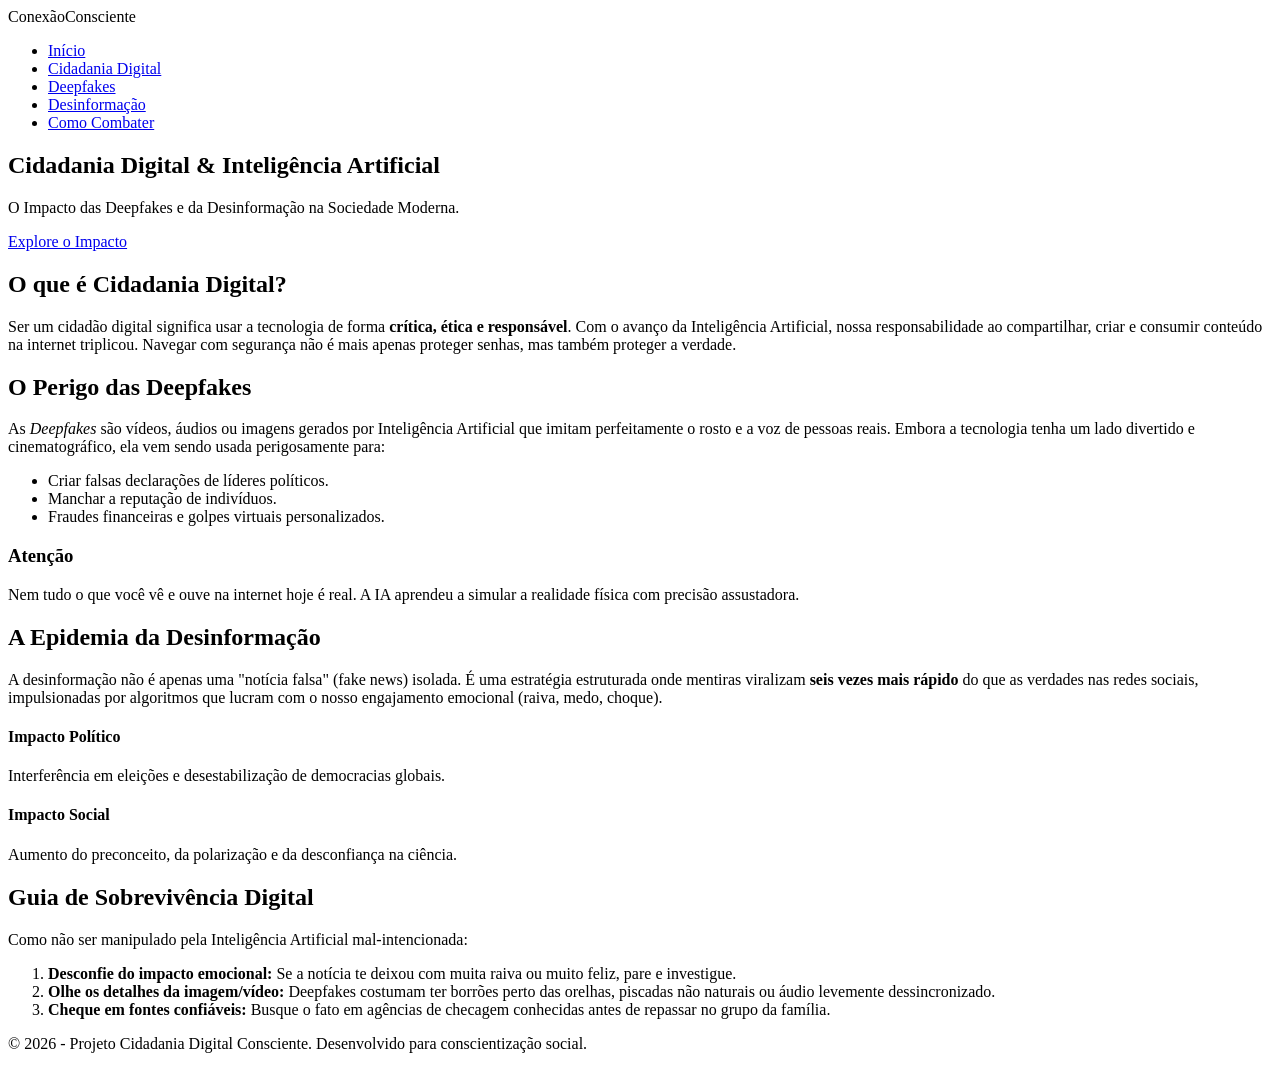
==== index (35).html @ 5dee9a27 "Update index (35).html" ====
<!DOCTYPE html>
<html lang="pt-BR">
<head>
    <meta charset="UTF-8">
    <meta name="viewport" content="width=device-width, initial-scale=1.0">
    <title>Cidadania Digital & IA</title>
    <link rel="stylesheet" href="style.css">
</head>
<body>

    <header>
        <nav class="navbar">
            <div class="logo">Conexão<span>Consciente</span></div>
            <ul class="nav-links">
                <li><a href="#inicio">Início</a></li>
                <li><a href="#cidadania">Cidadania Digital</a></li>
                <li><a href="#deepfakes">Deepfakes</a></li>
                <li><a href="#desinformacao">Desinformação</a></li>
                <li><a href="#combate">Como Combater</a></li>
            </ul>
        </nav>
    </header>

    <section id="inicio" class="hero-section">
        <div class="hero-content">
            <h1>Cidadania Digital & Inteligência Artificial</h1>
            <p>O Impacto das Deepfakes e da Desinformação na Sociedade Moderna.</p>
            <a href="#cidadania" class="btn-principal">Explore o Impacto</a>
        </div>
    </section>

    <section id="cidadania" class="conteudo-sec">
        <div class="container">
            <h2>O que é Cidadania Digital?</h2>
            <p>Ser um cidadão digital significa usar a tecnologia de forma <strong>crítica, ética e responsável</strong>. Com o avanço da Inteligência Artificial, nossa responsabilidade ao compartilhar, criar e consumir conteúdo na internet triplicou. Navegar com segurança não é mais apenas proteger senhas, mas também proteger a verdade.</p>
        </div>
    </section>

    <section id="deepfakes" class="conteudo-sec alternado">
        <div class="container grid-2">
            <div class="texto">
                <h2>O Perigo das Deepfakes</h2>
                <p>As <em>Deepfakes</em> são vídeos, áudios ou imagens gerados por Inteligência Artificial que imitam perfeitamente o rosto e a voz de pessoas reais. Embora a tecnologia tenha um lado divertido e cinematográfico, ela vem sendo usada perigosamente para:</p>
                <ul>
                    <li>Criar falsas declarações de líderes políticos.</li>
                    <li>Manchar a reputação de indivíduos.</li>
                    <li>Fraudes financeiras e golpes virtuais personalizados.</li>
                </ul>
            </div>
            <div class="card-alerta">
                <h3>Atenção</h3>
                <p>Nem tudo o que você vê e ouve na internet hoje é real. A IA aprendeu a simular a realidade física com precisão assustadora.</p>
            </div>
        </div>
    </section>

    <section id="desinformacao" class="conteudo-sec">
        <div class="container">
            <h2>A Epidemia da Desinformação</h2>
            <p>A desinformação não é apenas uma "notícia falsa" (fake news) isolada. É uma estratégia estruturada onde mentiras viralizam <strong>seis vezes mais rápido</strong> do que as verdades nas redes sociais, impulsionadas por algoritmos que lucram com o nosso engajamento emocional (raiva, medo, choque).</p>
            
            <div class="impactos-cards">
                <div class="card">
                    <h4>Impacto Político</h4>
                    <p>Interferência em eleições e desestabilização de democracias globais.</p>
                </div>
                <div class="card">
                    <h4>Impacto Social</h4>
                    <p>Aumento do preconceito, da polarização e da desconfiança na ciência.</p>
                </div>
            </div>
        </div>
    </section>

    <section id="combate" class="conteudo-sec destaque">
        <div class="container">
            <h2>Guia de Sobrevivência Digital</h2>
            <p>Como não ser manipulado pela Inteligência Artificial mal-intencionada:</p>
            <div class="passos">
                <ol>
                    <li><strong>Desconfie do impacto emocional:</strong> Se a notícia te deixou com muita raiva ou muito feliz, pare e investigue.</li>
                    <li><strong>Olhe os detalhes da imagem/vídeo:</strong> Deepfakes costumam ter borrões perto das orelhas, piscadas não naturais ou áudio levemente dessincronizado.</li>
                    <li><strong>Cheque em fontes confiáveis:</strong> Busque o fato em agências de checagem conhecidas antes de repassar no grupo da família.</li>
                </ol>
            </div>
        </div>
    </section>

    <footer>
        <p>&copy; 2026 - Projeto Cidadania Digital Consciente. Desenvolvido para conscientização social.</p>
    </footer>

</body>
</html>
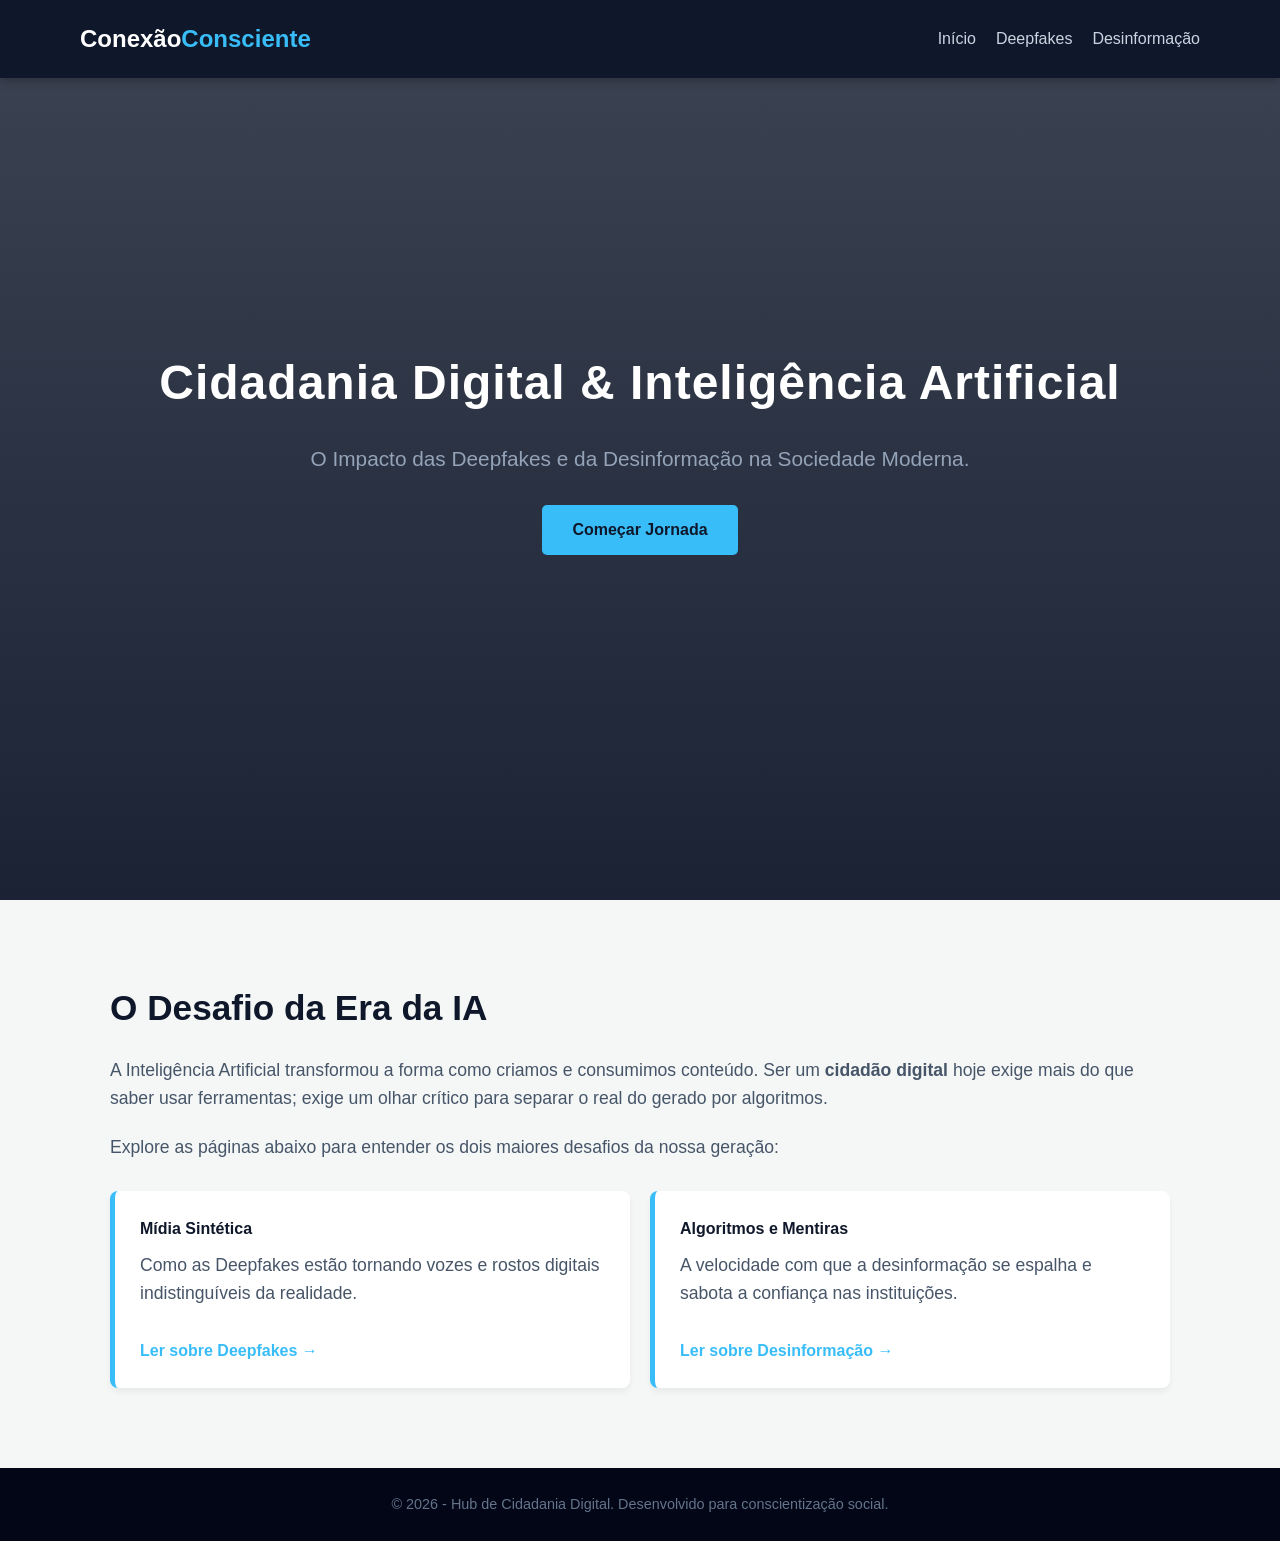
==== commit 41c7ba85: "Update index (35).html" ====
--- a/index (35).html
+++ b/index (35).html
@@ -12,83 +12,46 @@
         <nav class="navbar">
             <div class="logo">Conexão<span>Consciente</span></div>
             <ul class="nav-links">
-                <li><a href="#inicio">Início</a></li>
-                <li><a href="#cidadania">Cidadania Digital</a></li>
-                <li><a href="#deepfakes">Deepfakes</a></li>
-                <li><a href="#desinformacao">Desinformação</a></li>
-                <li><a href="#combate">Como Combater</a></li>
+                <li><a href="index.html">Início</a></li>
+                <li><a href="deepfakes.html">Deepfakes</a></li>
+                <li><a href="desinformacao.html">Desinformação</a></li>
             </ul>
         </nav>
     </header>
 
-    <section id="inicio" class="hero-section">
+    <section class="hero-section">
         <div class="hero-content">
             <h1>Cidadania Digital & Inteligência Artificial</h1>
             <p>O Impacto das Deepfakes e da Desinformação na Sociedade Moderna.</p>
-            <a href="#cidadania" class="btn-principal">Explore o Impacto</a>
+            <a href="#sobre" class="btn-principal">Começar Jornada</a>
         </div>
     </section>
 
-    <section id="cidadania" class="conteudo-sec">
+    <section id="sobre" class="conteudo-sec">
         <div class="container">
-            <h2>O que é Cidadania Digital?</h2>
-            <p>Ser um cidadão digital significa usar a tecnologia de forma <strong>crítica, ética e responsável</strong>. Com o avanço da Inteligência Artificial, nossa responsabilidade ao compartilhar, criar e consumir conteúdo na internet triplicou. Navegar com segurança não é mais apenas proteger senhas, mas também proteger a verdade.</p>
-        </div>
-    </section>
-
-    <section id="deepfakes" class="conteudo-sec alternado">
-        <div class="container grid-2">
-            <div class="texto">
-                <h2>O Perigo das Deepfakes</h2>
-                <p>As <em>Deepfakes</em> são vídeos, áudios ou imagens gerados por Inteligência Artificial que imitam perfeitamente o rosto e a voz de pessoas reais. Embora a tecnologia tenha um lado divertido e cinematográfico, ela vem sendo usada perigosamente para:</p>
-                <ul>
-                    <li>Criar falsas declarações de líderes políticos.</li>
-                    <li>Manchar a reputação de indivíduos.</li>
-                    <li>Fraudes financeiras e golpes virtuais personalizados.</li>
-                </ul>
-            </div>
-            <div class="card-alerta">
-                <h3>Atenção</h3>
-                <p>Nem tudo o que você vê e ouve na internet hoje é real. A IA aprendeu a simular a realidade física com precisão assustadora.</p>
-            </div>
-        </div>
-    </section>
-
-    <section id="desinformacao" class="conteudo-sec">
-        <div class="container">
-            <h2>A Epidemia da Desinformação</h2>
-            <p>A desinformação não é apenas uma "notícia falsa" (fake news) isolada. É uma estratégia estruturada onde mentiras viralizam <strong>seis vezes mais rápido</strong> do que as verdades nas redes sociais, impulsionadas por algoritmos que lucram com o nosso engajamento emocional (raiva, medo, choque).</p>
+            <h2>O Desafio da Era da IA</h2>
+            <p>A Inteligência Artificial transformou a forma como criamos e consumimos conteúdo. Ser um <strong>cidadão digital</strong> hoje exige mais do que saber usar ferramentas; exige um olhar crítico para separar o real do gerado por algoritmos.</p>
+            <p>Explore as páginas abaixo para entender os dois maiores desafios da nossa geração:</p>
             
             <div class="impactos-cards">
                 <div class="card">
-                    <h4>Impacto Político</h4>
-                    <p>Interferência em eleições e desestabilização de democracias globais.</p>
+                    <h4>Mídia Sintética</h4>
+                    <p>Como as Deepfakes estão tornando vozes e rostos digitais indistinguíveis da realidade.</p>
+                    <a href="deepfakes.html" style="color: #38bdf8; text-decoration: none; font-weight: bold; display: inline-block; margin-top: 10px;">Ler sobre Deepfakes →</a>
                 </div>
                 <div class="card">
-                    <h4>Impacto Social</h4>
-                    <p>Aumento do preconceito, da polarização e da desconfiança na ciência.</p>
+                    <h4>Algoritmos e Mentiras</h4>
+                    <p>A velocidade com que a desinformação se espalha e sabota a confiança nas instituições.</p>
+                    <a href="desinformacao.html" style="color: #38bdf8; text-decoration: none; font-weight: bold; display: inline-block; margin-top: 10px;">Ler sobre Desinformação →</a>
                 </div>
             </div>
         </div>
     </section>
 
-    <section id="combate" class="conteudo-sec destaque">
-        <div class="container">
-            <h2>Guia de Sobrevivência Digital</h2>
-            <p>Como não ser manipulado pela Inteligência Artificial mal-intencionada:</p>
-            <div class="passos">
-                <ol>
-                    <li><strong>Desconfie do impacto emocional:</strong> Se a notícia te deixou com muita raiva ou muito feliz, pare e investigue.</li>
-                    <li><strong>Olhe os detalhes da imagem/vídeo:</strong> Deepfakes costumam ter borrões perto das orelhas, piscadas não naturais ou áudio levemente dessincronizado.</li>
-                    <li><strong>Cheque em fontes confiáveis:</strong> Busque o fato em agências de checagem conhecidas antes de repassar no grupo da família.</li>
-                </ol>
-            </div>
-        </div>
-    </section>
-
     <footer>
-        <p>&copy; 2026 - Projeto Cidadania Digital Consciente. Desenvolvido para conscientização social.</p>
+        <p>&copy; 2026 - Hub de Cidadania Digital. Desenvolvido para conscientização social.</p>
     </footer>
 
+    <script src="script.js"></script>
 </body>
 </html>
--- a/style.css
+++ b/style.css
@@ -0,0 +1,241 @@
+/* CONFIGURAÇÕES GERAIS */
+* {
+    margin: 0;
+    padding: 0;
+    box-sizing: border-box;
+    font-family: 'Segoe UI', Tahoma, Geneva, Verdana, sans-serif;
+    scroll-behavior: smooth;
+}
+
+body {
+    background-color: #f4f7f6;
+    color: #333;
+    line-height: 1.6;
+}
+
+.container {
+    max-width: 1100px;
+    margin: 0 auto;
+    padding: 0 20px;
+}
+
+/* BARRA DE NAVEGAÇÃO */
+header {
+    background-color: #0f172a;
+    position: fixed;
+    width: 100%;
+    top: 0;
+    z-index: 1000;
+    box-shadow: 0 2px 10px rgba(0,0,0,0.3);
+}
+
+.navbar {
+    display: flex;
+    justify-content: space-between;
+    align-items: center;
+    padding: 20px 40px;
+    max-width: 1200px;
+    margin: 0 auto;
+}
+
+.logo {
+    color: #fff;
+    font-size: 1.5rem;
+    font-weight: bold;
+}
+
+.logo span {
+    color: #38bdf8;
+}
+
+.nav-links {
+    display: flex;
+    list-style: none;
+}
+
+.nav-links li {
+    margin-left: 20px;
+}
+
+.nav-links a {
+    color: #cbd5e1;
+    text-decoration: none;
+    font-size: 1rem;
+    transition: color 0.3s;
+}
+
+.nav-links a:hover {
+    color: #38bdf8;
+}
+
+/* ABERTURA (HERO SECTION) */
+.hero-section {
+    background: linear-gradient(rgba(15, 23, 42, 0.8), rgba(15, 23, 42, 0.95)), 
+                url('https://images.unsplash.com/photo-1618005182384-a83a8bd57fbe?auto=format&fit=crop&w=1920&q=80') no-repeat center center/cover;
+    height: 100vh;
+    display: flex;
+    justify-content: center;
+    align-items: center;
+    text-align: center;
+    color: #fff;
+    padding: 0 20px;
+}
+
+.hero-content h1 {
+    font-size: 3rem;
+    margin-bottom: 20px;
+    letter-spacing: 1px;
+}
+
+.hero-content p {
+    font-size: 1.3rem;
+    margin-bottom: 30px;
+    color: #94a3b8;
+}
+
+.btn-principal {
+    background-color: #38bdf8;
+    color: #0f172a;
+    padding: 12px 30px;
+    text-decoration: none;
+    font-weight: bold;
+    border-radius: 5px;
+    transition: background 0.3s, transform 0.2s;
+    display: inline-block;
+}
+
+.btn-principal:hover {
+    background-color: #0ea5e9;
+    transform: translateY(-2px);
+}
+
+/* SEÇÕES DE CONTEÚDO */
+.conteudo-sec {
+    padding: 80px 0;
+}
+
+.conteudo-sec h2 {
+    font-size: 2.2rem;
+    margin-bottom: 20px;
+    color: #0f172a;
+}
+
+.conteudo-sec p {
+    font-size: 1.1rem;
+    color: #475569;
+    margin-bottom: 20px;
+}
+
+.alternado {
+    background-color: #e2e8f0;
+}
+
+/* GRID DEEPFAKES */
+.grid-2 {
+    display: grid;
+    grid-template-columns: 1fr 1fr;
+    gap: 40px;
+    align-items: center;
+}
+
+.grid-2 ul {
+    margin-left: 20px;
+    margin-top: 15px;
+}
+
+.grid-2 li {
+    margin-bottom: 10px;
+    font-size: 1.05rem;
+}
+
+.card-alerta {
+    background-color: #ef4444;
+    color: white;
+    padding: 30px;
+    border-radius: 8px;
+    box-shadow: 0 4px 15px rgba(239, 68, 68, 0.3);
+}
+
+.card-alerta h3 {
+    margin-bottom: 10px;
+}
+
+.card-alerta p {
+    color: #ffe4e6;
+    margin-bottom: 0;
+}
+
+/* CARDS DESINFORMAÇÃO */
+.impactos-cards {
+    display: grid;
+    grid-template-columns: 1fr 1fr;
+    gap: 20px;
+    margin-top: 30px;
+}
+
+.card {
+    background: white;
+    padding: 25px;
+    border-radius: 8px;
+    border-left: 5px solid #38bdf8;
+    box-shadow: 0 4px 6px rgba(0,0,0,0.05);
+}
+
+.card h4 {
+    margin-bottom: 10px;
+    color: #0f172a;
+}
+
+/* SEÇÃO GUIA DE COMBATE */
+.destaque {
+    background-color: #0f172a;
+    color: white;
+}
+
+.destaque h2 {
+    color: #38bdf8;
+}
+
+.destaque p {
+    color: #94a3b8;
+}
+
+.passos ol {
+    margin-left: 20px;
+    margin-top: 20px;
+}
+
+.passos li {
+    font-size: 1.1rem;
+    margin-bottom: 15px;
+    color: #cbd5e1;
+}
+
+.passos strong {
+    color: #fff;
+}
+
+/* RODAPÉ */
+footer {
+    background-color: #020617;
+    color: #64748b;
+    text-align: center;
+    padding: 25px 20px;
+    font-size: 0.9rem;
+}
+
+/* RESPONSIVIDADE (PARA CELULAR) */
+@media (max-width: 768px) {
+    .navbar {
+        flex-direction: column;
+    }
+    .nav-links {
+        margin-top: 15px;
+    }
+    .hero-content h1 {
+        font-size: 2rem;
+    }
+    .grid-2, .impactos-cards {
+        grid-template-columns: 1fr;
+    }
+}
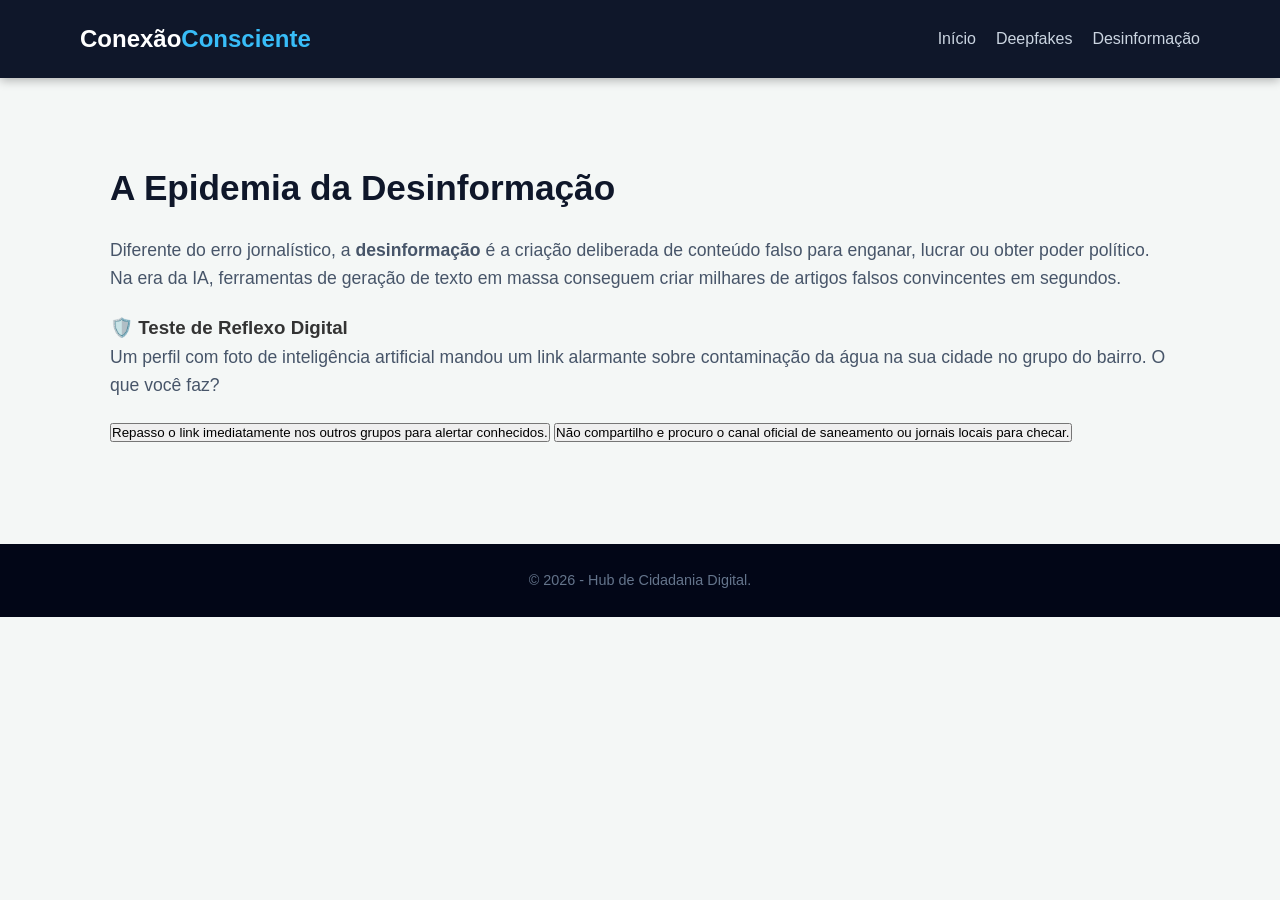
==== commit fd289167: "Update index (35).html" ====
--- a/index (35).html
+++ b/index (35).html
@@ -3,7 +3,7 @@
 <head>
     <meta charset="UTF-8">
     <meta name="viewport" content="width=device-width, initial-scale=1.0">
-    <title>Cidadania Digital & IA</title>
+    <title>Desinformação - Cidadania Digital</title>
     <link rel="stylesheet" href="style.css">
 </head>
 <body>
@@ -19,37 +19,17 @@
         </nav>
     </header>
 
-    <section class="hero-section">
-        <div class="hero-content">
-            <h1>Cidadania Digital & Inteligência Artificial</h1>
-            <p>O Impacto das Deepfakes e da Desinformação na Sociedade Moderna.</p>
-            <a href="#sobre" class="btn-principal">Começar Jornada</a>
-        </div>
-    </section>
-
-    <section id="sobre" class="conteudo-sec">
+    <section class="conteudo-sec" style="margin-top: 80px;">
         <div class="container">
-            <h2>O Desafio da Era da IA</h2>
-            <p>A Inteligência Artificial transformou a forma como criamos e consumimos conteúdo. Ser um <strong>cidadão digital</strong> hoje exige mais do que saber usar ferramentas; exige um olhar crítico para separar o real do gerado por algoritmos.</p>
-            <p>Explore as páginas abaixo para entender os dois maiores desafios da nossa geração:</p>
+            <h2>A Epidemia da Desinformação</h2>
+            <p>Diferente do erro jornalístico, a <strong>desinformação</strong> é a criação deliberada de conteúdo falso para enganar, lucrar ou obter poder político. Na era da IA, ferramentas de geração de texto em massa conseguem criar milhares de artigos falsos convincentes em segundos.</p>
             
-            <div class="impactos-cards">
-                <div class="card">
-                    <h4>Mídia Sintética</h4>
-                    <p>Como as Deepfakes estão tornando vozes e rostos digitais indistinguíveis da realidade.</p>
-                    <a href="deepfakes.html" style="color: #38bdf8; text-decoration: none; font-weight: bold; display: inline-block; margin-top: 10px;">Ler sobre Deepfakes →</a>
-                </div>
-                <div class="card">
-                    <h4>Algoritmos e Mentiras</h4>
-                    <p>A velocidade com que a desinformação se espalha e sabota a confiança nas instituições.</p>
-                    <a href="desinformacao.html" style="color: #38bdf8; text-decoration: none; font-weight: bold; display: inline-block; margin-top: 10px;">Ler sobre Desinformação →</a>
-                </div>
-            </div>
+            <div id="area-quiz"></div>
         </div>
     </section>
 
     <footer>
-        <p>&copy; 2026 - Hub de Cidadania Digital. Desenvolvido para conscientização social.</p>
+        <p>&copy; 2026 - Hub de Cidadania Digital.</p>
     </footer>
 
     <script src="script.js"></script>
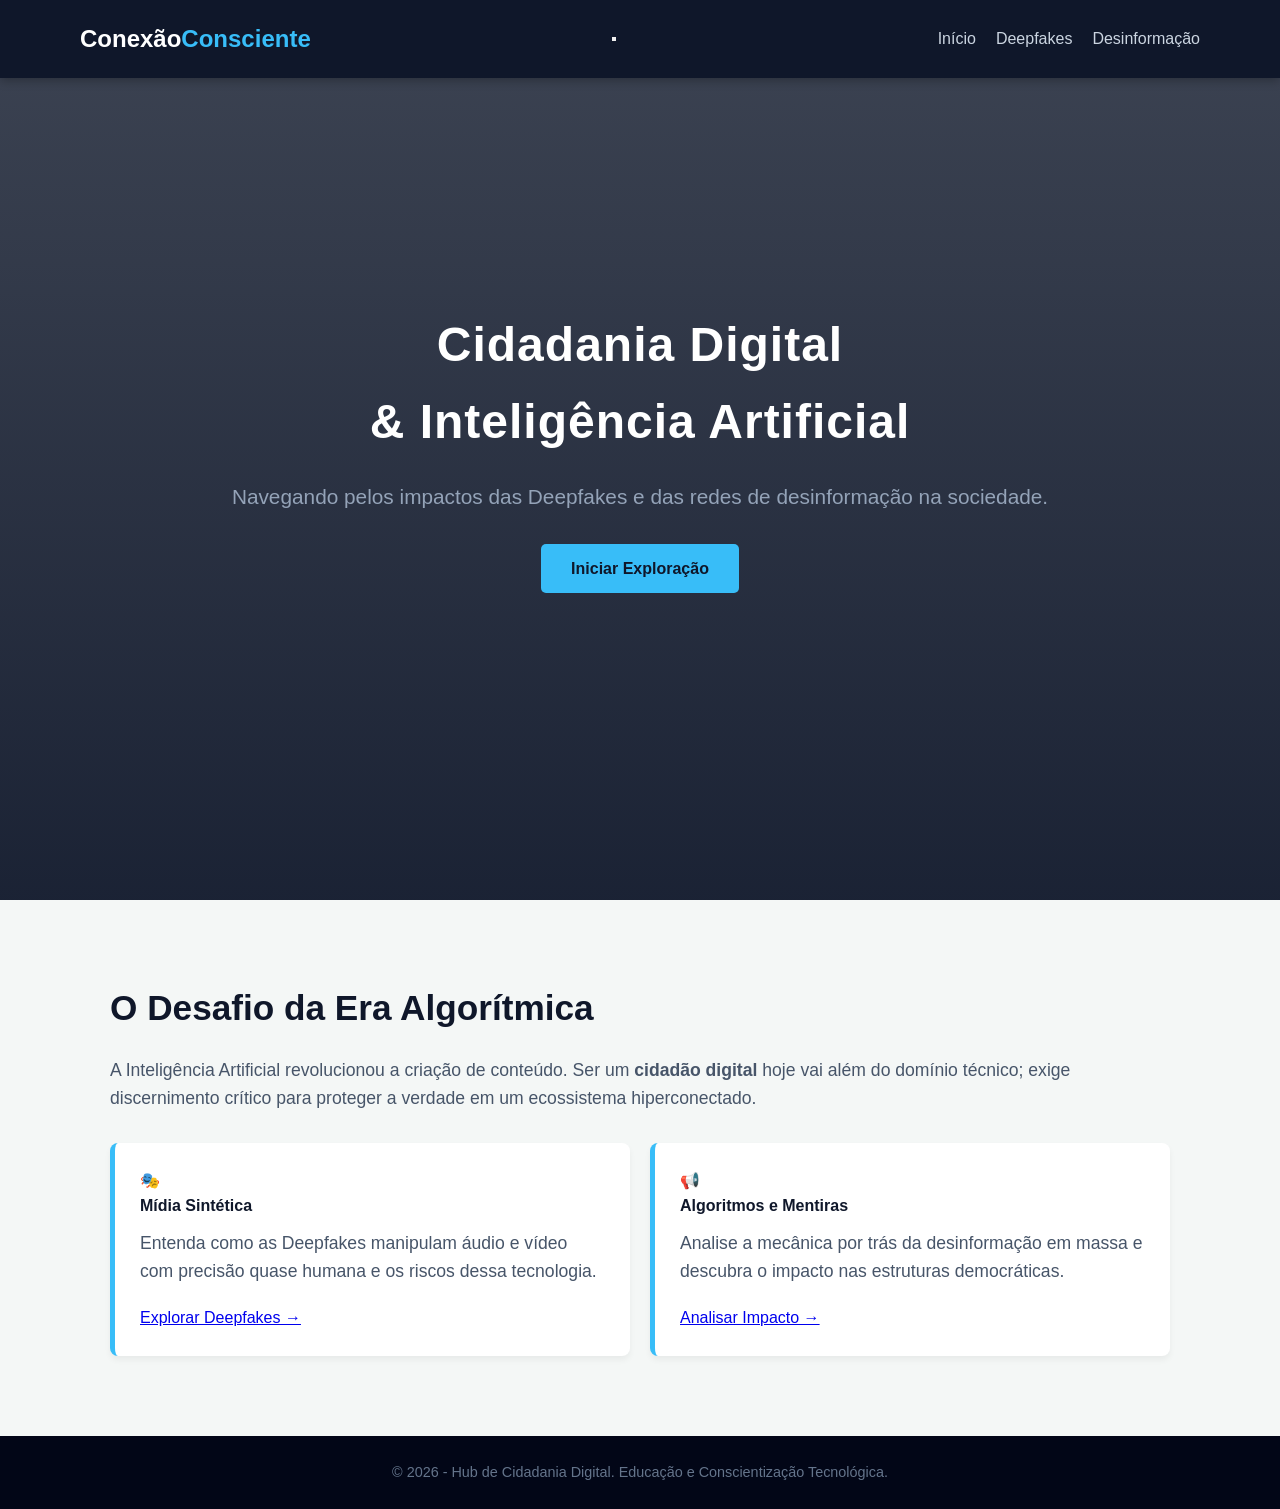
==== commit b32fae24: "Update index.html" ====
--- a/index (35).html
+++ b/index (35).html
@@ -3,7 +3,7 @@
 <head>
     <meta charset="UTF-8">
     <meta name="viewport" content="width=device-width, initial-scale=1.0">
-    <title>Desinformação - Cidadania Digital</title>
+    <title>Cidadania Digital & IA</title>
     <link rel="stylesheet" href="style.css">
 </head>
 <body>
@@ -11,6 +11,11 @@
     <header>
         <nav class="navbar">
             <div class="logo">Conexão<span>Consciente</span></div>
+            <button class="menu-toggle" aria-label="Abrir menu">
+                <span class="bar"></span>
+                <span class="bar"></span>
+                <span class="bar"></span>
+            </button>
             <ul class="nav-links">
                 <li><a href="index.html">Início</a></li>
                 <li><a href="deepfakes.html">Deepfakes</a></li>
@@ -19,17 +24,43 @@
         </nav>
     </header>
 
-    <section class="conteudo-sec" style="margin-top: 80px;">
+    <section class="hero-section">
+        <div class="hero-content animate-fade-in">
+            <h1>Cidadania Digital <br>& Inteligência Artificial</h1>
+            <p>Navegando pelos impactos das Deepfakes e das redes de desinformação na sociedade.</p>
+            <a href="#sobre" class="btn-principal">Iniciar Exploração</a>
+        </div>
+    </section>
+
+    <section id="sobre" class="conteudo-sec">
         <div class="container">
-            <h2>A Epidemia da Desinformação</h2>
-            <p>Diferente do erro jornalístico, a <strong>desinformação</strong> é a criação deliberada de conteúdo falso para enganar, lucrar ou obter poder político. Na era da IA, ferramentas de geração de texto em massa conseguem criar milhares de artigos falsos convincentes em segundos.</p>
+            <div class="secao-header">
+                <h2>O Desafio da Era Algorítmica</h2>
+                <div class="linha-decorativa"></div>
+            </div>
+            <p class="texto-destaque">A Inteligência Artificial revolucionou a criação de conteúdo. Ser um <strong>cidadão digital</strong> hoje vai além do domínio técnico; exige discernimento crítico para proteger a verdade em um ecossistema hiperconectado.</p>
             
-            <div id="area-quiz"></div>
+            <div class="impactos-cards">
+                <div class="card">
+                    <div class="card-icon">🎭</div>
+                    <h4>Mídia Sintética</h4>
+                    <p>Entenda como as Deepfakes manipulam áudio e vídeo com precisão quase humana e os riscos dessa tecnologia.</p>
+                    <a href="deepfakes.html" class="card-link">Explorar Deepfakes →</a>
+                </div>
+                <div class="card">
+                    <div class="card-icon">📢</div>
+                    <h4>Algoritmos e Mentiras</h4>
+                    <p>Analise a mecânica por trás da desinformação em massa e descubra o impacto nas estruturas democráticas.</p>
+                    <a href="desinformacao.html" class="card-link">Analisar Impacto →</a>
+                </div>
+            </div>
         </div>
     </section>
 
     <footer>
-        <p>&copy; 2026 - Hub de Cidadania Digital.</p>
+        <div class="container footer-content">
+            <p>&copy; 2026 - Hub de Cidadania Digital. Educação e Conscientização Tecnológica.</p>
+        </div>
     </footer>
 
     <script src="script.js"></script>
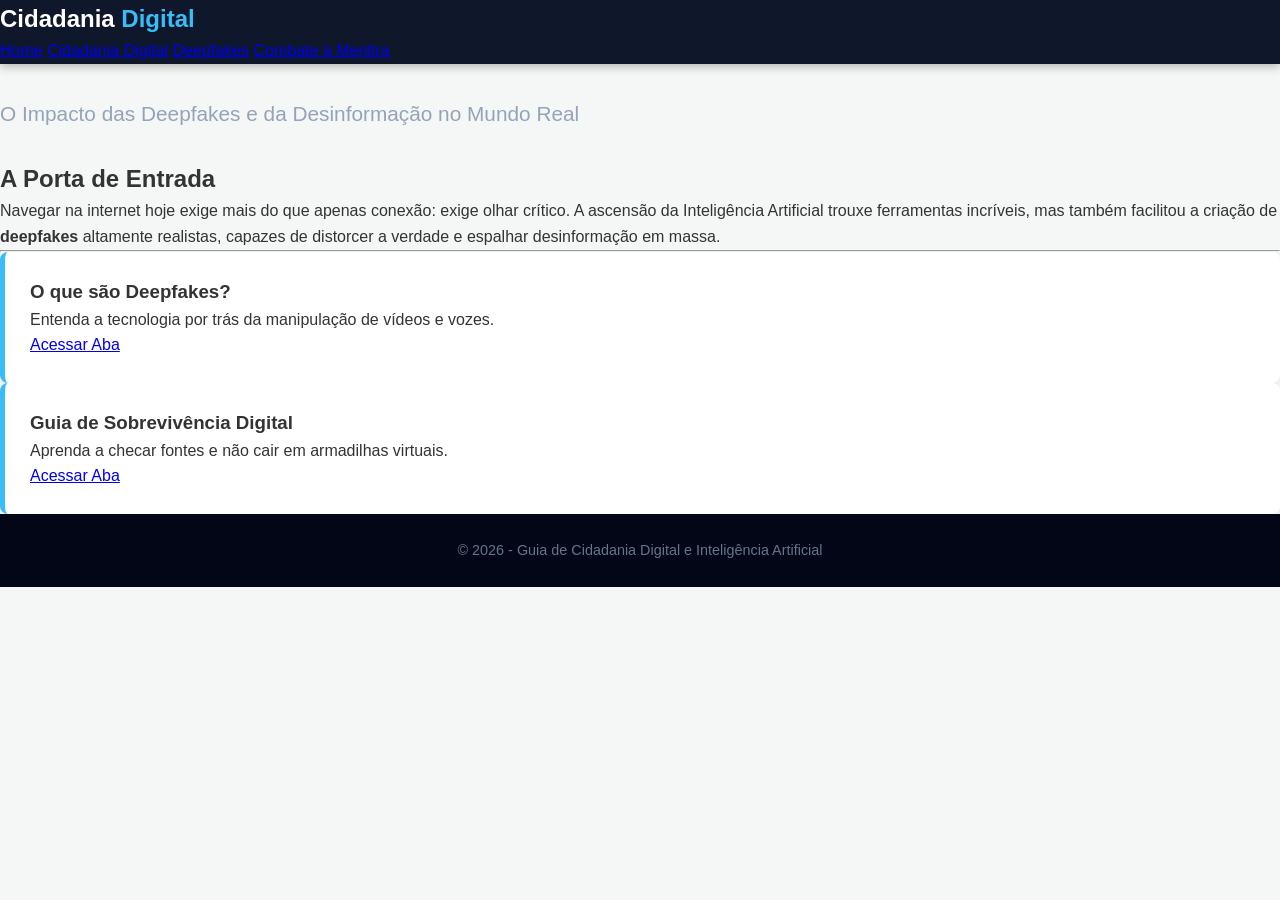
==== commit 0ca51195: "Update index (35).html" ====
--- a/index (35).html
+++ b/index (35).html
@@ -3,66 +3,55 @@
 <head>
     <meta charset="UTF-8">
     <meta name="viewport" content="width=device-width, initial-scale=1.0">
-    <title>Cidadania Digital & IA</title>
+    <title>Cidadania Digital e IA</title>
     <link rel="stylesheet" href="style.css">
 </head>
 <body>
 
-    <header>
-        <nav class="navbar">
-            <div class="logo">Conexão<span>Consciente</span></div>
-            <button class="menu-toggle" aria-label="Abrir menu">
-                <span class="bar"></span>
-                <span class="bar"></span>
-                <span class="bar"></span>
-            </button>
-            <ul class="nav-links">
-                <li><a href="index.html">Início</a></li>
-                <li><a href="deepfakes.html">Deepfakes</a></li>
-                <li><a href="desinformacao.html">Desinformação</a></li>
-            </ul>
+    <header class="main-header">
+        <div class="logo">Cidadania <span>Digital</span></div>
+        <nav class="nav-tabs">
+            <a href="#" class="active">Home</a>
+            <a href="#">Cidadania Digital</a>
+            <a href="#">Deepfakes</a>
+            <a href="#">Combate à Mentira</a>
         </nav>
     </header>
 
-    <section class="hero-section">
-        <div class="hero-content animate-fade-in">
-            <h1>Cidadania Digital <br>& Inteligência Artificial</h1>
-            <p>Navegando pelos impactos das Deepfakes e das redes de desinformação na sociedade.</p>
-            <a href="#sobre" class="btn-principal">Iniciar Exploração</a>
+    <section class="hero-striped">
+        <div class="hero-content">
+            <h1>Inteligência Artificial & Sociedade</h1>
+            <p>O Impacto das Deepfakes e da Desinformação no Mundo Real</p>
         </div>
     </section>
 
-    <section id="sobre" class="conteudo-sec">
-        <div class="container">
-            <div class="secao-header">
-                <h2>O Desafio da Era Algorítmica</h2>
-                <div class="linha-decorativa"></div>
+    <main class="content-container">
+        
+        <section class="intro-summary">
+            <h2>A Porta de Entrada</h2>
+            <p>Navegar na internet hoje exige mais do que apenas conexão: exige olhar crítico. A ascensão da Inteligência Artificial trouxe ferramentas incríveis, mas também facilitou a criação de <strong>deepfakes</strong> altamente realistas, capazes de distorcer a verdade e espalhar desinformação em massa.</p>
+        </section>
+
+        <hr>
+
+        <section class="navigation-cards">
+            <div class="card">
+                <h3>O que são Deepfakes?</h3>
+                <p>Entenda a tecnologia por trás da manipulação de vídeos e vozes.</p>
+                <a href="#" class="btn-read">Acessar Aba</a>
             </div>
-            <p class="texto-destaque">A Inteligência Artificial revolucionou a criação de conteúdo. Ser um <strong>cidadão digital</strong> hoje vai além do domínio técnico; exige discernimento crítico para proteger a verdade em um ecossistema hiperconectado.</p>
-            
-            <div class="impactos-cards">
-                <div class="card">
-                    <div class="card-icon">🎭</div>
-                    <h4>Mídia Sintética</h4>
-                    <p>Entenda como as Deepfakes manipulam áudio e vídeo com precisão quase humana e os riscos dessa tecnologia.</p>
-                    <a href="deepfakes.html" class="card-link">Explorar Deepfakes →</a>
-                </div>
-                <div class="card">
-                    <div class="card-icon">📢</div>
-                    <h4>Algoritmos e Mentiras</h4>
-                    <p>Analise a mecânica por trás da desinformação em massa e descubra o impacto nas estruturas democráticas.</p>
-                    <a href="desinformacao.html" class="card-link">Analisar Impacto →</a>
-                </div>
+            <div class="card">
+                <h3>Guia de Sobrevivência Digital</h3>
+                <p>Aprenda a checar fontes e não cair em armadilhas virtuais.</p>
+                <a href="#" class="btn-read">Acessar Aba</a>
             </div>
-        </div>
-    </section>
+        </section>
+
+    </main>
 
     <footer>
-        <div class="container footer-content">
-            <p>&copy; 2026 - Hub de Cidadania Digital. Educação e Conscientização Tecnológica.</p>
-        </div>
+        <p>&copy; 2026 - Guia de Cidadania Digital e Inteligência Artificial</p>
     </footer>
 
-    <script src="script.js"></script>
 </body>
 </html>
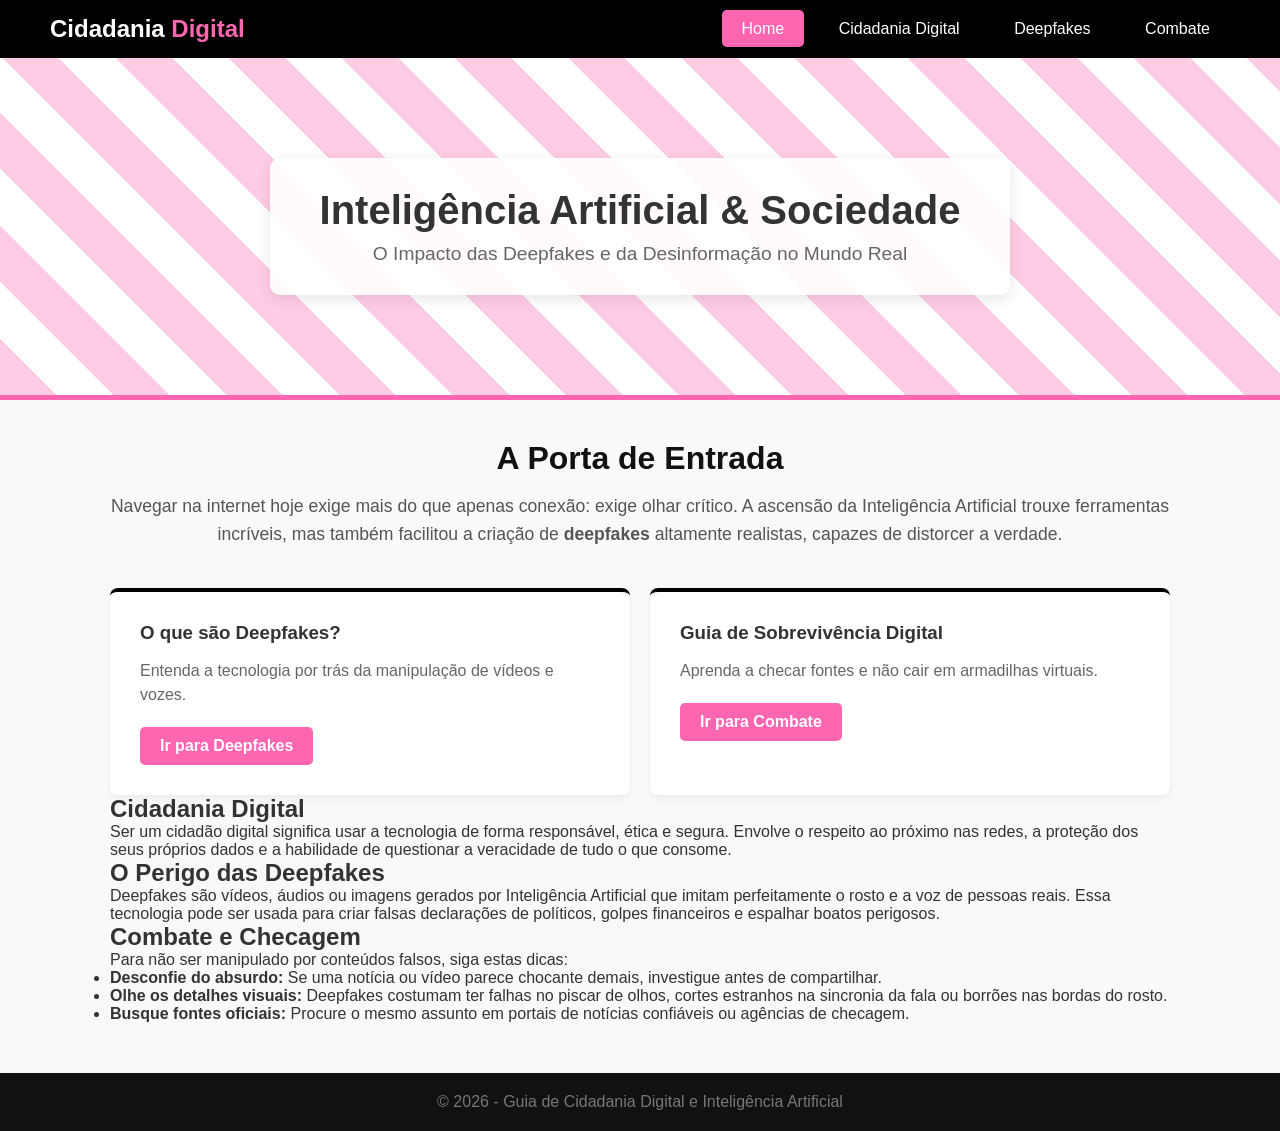
==== commit 7e30ae48: "Update index (35).html" ====
--- a/index (35).html
+++ b/index (35).html
@@ -11,10 +11,10 @@
     <header class="main-header">
         <div class="logo">Cidadania <span>Digital</span></div>
         <nav class="nav-tabs">
-            <a href="#" class="active">Home</a>
-            <a href="#">Cidadania Digital</a>
-            <a href="#">Deepfakes</a>
-            <a href="#">Combate à Mentira</a>
+            <a href="#" class="active" onclick="mudarAba(event, 'home')">Home</a>
+            <a href="#" onclick="mudarAba(event, 'cidadania')">Cidadania Digital</a>
+            <a href="#" onclick="mudarAba(event, 'deepfakes')">Deepfakes</a>
+            <a href="#" onclick="mudarAba(event, 'combate')">Combate</a>
         </nav>
     </header>
 
@@ -27,24 +27,43 @@
 
     <main class="content-container">
         
-        <section class="intro-summary">
-            <h2>A Porta de Entrada</h2>
-            <p>Navegar na internet hoje exige mais do que apenas conexão: exige olhar crítico. A ascensão da Inteligência Artificial trouxe ferramentas incríveis, mas também facilitou a criação de <strong>deepfakes</strong> altamente realistas, capazes de distorcer a verdade e espalhar desinformação em massa.</p>
+        <section id="home" class="tab-content active-content">
+            <div class="intro-summary">
+                <h2>A Porta de Entrada</h2>
+                <p>Navegar na internet hoje exige mais do que apenas conexão: exige olhar crítico. A ascensão da Inteligência Artificial trouxe ferramentas incríveis, mas também facilitou a criação de <strong>deepfakes</strong> altamente realistas, capazes de distorcer a verdade.</p>
+            </div>
+            <div class="navigation-cards">
+                <div class="card">
+                    <h3>O que são Deepfakes?</h3>
+                    <p>Entenda a tecnologia por trás da manipulação de vídeos e vozes.</p>
+                    <a href="#" class="btn-read" onclick="mudarAba(event, 'deepfakes')">Ir para Deepfakes</a>
+                </div>
+                <div class="card">
+                    <h3>Guia de Sobrevivência Digital</h3>
+                    <p>Aprenda a checar fontes e não cair em armadilhas virtuais.</p>
+                    <a href="#" class="btn-read" onclick="mudarAba(event, 'combate')">Ir para Combate</a>
+                </div>
+            </div>
         </section>
 
-        <hr>
+        <section id="cidadania" class="tab-content">
+            <h2>Cidadania Digital</h2>
+            <p>Ser um cidadão digital significa usar a tecnologia de forma responsável, ética e segura. Envolve o respeito ao próximo nas redes, a proteção dos seus próprios dados e a habilidade de questionar a veracidade de tudo o que consome.</p>
+        </section>
 
-        <section class="navigation-cards">
-            <div class="card">
-                <h3>O que são Deepfakes?</h3>
-                <p>Entenda a tecnologia por trás da manipulação de vídeos e vozes.</p>
-                <a href="#" class="btn-read">Acessar Aba</a>
-            </div>
-            <div class="card">
-                <h3>Guia de Sobrevivência Digital</h3>
-                <p>Aprenda a checar fontes e não cair em armadilhas virtuais.</p>
-                <a href="#" class="btn-read">Acessar Aba</a>
-            </div>
+        <section id="deepfakes" class="tab-content">
+            <h2>O Perigo das Deepfakes</h2>
+            <p>Deepfakes são vídeos, áudios ou imagens gerados por Inteligência Artificial que imitam perfeitamente o rosto e a voz de pessoas reais. Essa tecnologia pode ser usada para criar falsas declarações de políticos, golpes financeiros e espalhar boatos perigosos.</p>
+        </section>
+
+        <section id="combate" class="tab-content">
+            <h2>Combate e Checagem</h2>
+            <p>Para não ser manipulado por conteúdos falsos, siga estas dicas:</p>
+            <ul>
+                <li><strong>Desconfie do absurdo:</strong> Se uma notícia ou vídeo parece chocante demais, investigue antes de compartilhar.</li>
+                <li><strong>Olhe os detalhes visuais:</strong> Deepfakes costumam ter falhas no piscar de olhos, cortes estranhos na sincronia da fala ou borrões nas bordas do rosto.</li>
+                <li><strong>Busque fontes oficiais:</strong> Procure o mesmo assunto em portais de notícias confiáveis ou agências de checagem.</li>
+            </ul>
         </section>
 
     </main>
@@ -53,5 +72,6 @@
         <p>&copy; 2026 - Guia de Cidadania Digital e Inteligência Artificial</p>
     </footer>
 
+    <script src="script.js"></script>
 </body>
 </html>
--- a/style.css
+++ b/style.css
@@ -1,241 +1,161 @@
-/* CONFIGURAÇÕES GERAIS */
+/* Configurações Gerais */
 * {
     margin: 0;
     padding: 0;
     box-sizing: border-box;
     font-family: 'Segoe UI', Tahoma, Geneva, Verdana, sans-serif;
-    scroll-behavior: smooth;
 }
 
 body {
-    background-color: #f4f7f6;
+    background-color: #f9f9f9;
     color: #333;
-    line-height: 1.6;
 }
 
-.container {
-    max-width: 1100px;
-    margin: 0 auto;
-    padding: 0 20px;
-}
-
-/* BARRA DE NAVEGAÇÃO */
-header {
-    background-color: #0f172a;
-    position: fixed;
-    width: 100%;
-    top: 0;
-    z-index: 1000;
-    box-shadow: 0 2px 10px rgba(0,0,0,0.3);
-}
-
-.navbar {
+/* Header no Topo (Preto) */
+.main-header {
+    background-color: #000000;
+    color: #ffffff;
     display: flex;
     justify-content: space-between;
     align-items: center;
-    padding: 20px 40px;
-    max-width: 1200px;
-    margin: 0 auto;
+    padding: 15px 50px;
+    position: sticky;
+    top: 0;
+    z-index: 1000;
 }
 
 .logo {
-    color: #fff;
     font-size: 1.5rem;
     font-weight: bold;
 }
 
 .logo span {
-    color: #38bdf8;
+    color: #ff66b2; /* Detalhe em rosa no logo */
 }
 
-.nav-links {
-    display: flex;
-    list-style: none;
+/* Abas de Navegação */
+.nav-tabs a {
+    color: #ffffff;
+    text-decoration: none;
+    padding: 10px 20px;
+    margin-left: 10px;
+    border-radius: 5px;
+    transition: background 0.3s;
 }
 
-.nav-links li {
-    margin-left: 20px;
+.nav-tabs a:hover, .nav-tabs a.active {
+    background-color: #ff66b2; /* Rosa ao passar o mouse / ativa */
+    color: #fff;
 }
 
-.nav-links a {
-    color: #cbd5e1;
-    text-decoration: none;
-    font-size: 1rem;
-    transition: color 0.3s;
+/* Abertura com Listras Rosa e Branco */
+.hero-striped {
+    background: repeating-linear-gradient(
+        45deg,
+        #ffcce6,
+        #ffcce6 40px,
+        #ffffff 40px,
+        #ffffff 80px
+    );
+    padding: 100px 20px;
+    text-align: center;
+    border-bottom: 5px solid #ff66b2;
 }
 
-.nav-links a:hover {
-    color: #38bdf8;
+.hero-content {
+    background-color: rgba(255, 255, 255, 0.9); /* Fundo semi-transparente para dar leitura */
+    display: inline-block;
+    padding: 30px 50px;
+    border-radius: 10px;
+    box-shadow: 0 4px 15px rgba(0,0,0,0.1);
 }
 
-/* ABERTURA (HERO SECTION) */
-.hero-section {
-    background: linear-gradient(rgba(15, 23, 42, 0.8), rgba(15, 23, 42, 0.95)), 
-                url('https://images.unsplash.com/photo-1618005182384-a83a8bd57fbe?auto=format&fit=crop&w=1920&q=80') no-repeat center center/cover;
-    height: 100vh;
-    display: flex;
-    justify-content: center;
-    align-items: center;
-    text-align: center;
-    color: #fff;
+.hero-content h1 {
+    font-size: 2.5rem;
+    color: #333;
+    margin-bottom: 10px;
+}
+
+.hero-content p {
+    font-size: 1.2rem;
+    color: #666;
+}
+
+/* Corpo da Página */
+.content-container {
+    max-width: 1100px;
+    margin: 40px auto;
     padding: 0 20px;
 }
 
-.hero-content h1 {
-    font-size: 3rem;
-    margin-bottom: 20px;
-    letter-spacing: 1px;
+.intro-summary {
+    text-align: center;
+    margin-bottom: 40px;
 }
 
-.hero-content p {
-    font-size: 1.3rem;
-    margin-bottom: 30px;
-    color: #94a3b8;
+.intro-summary h2 {
+    font-size: 2rem;
+    margin-bottom: 15px;
+    color: #111;
 }
 
-.btn-principal {
-    background-color: #38bdf8;
-    color: #0f172a;
-    padding: 12px 30px;
-    text-decoration: none;
-    font-weight: bold;
-    border-radius: 5px;
-    transition: background 0.3s, transform 0.2s;
-    display: inline-block;
+.intro-summary p {
+    font-size: 1.1rem;
+    line-height: 1.6;
+    color: #555;
 }
 
-.btn-principal:hover {
-    background-color: #0ea5e9;
-    transform: translateY(-2px);
+hr {
+    border: 0;
+    height: 1px;
+    background: #ddd;
+    margin: 40px 0;
 }
 
-/* SEÇÕES DE CONTEÚDO */
-.conteudo-sec {
-    padding: 80px 0;
-}
-
-.conteudo-sec h2 {
-    font-size: 2.2rem;
-    margin-bottom: 20px;
-    color: #0f172a;
-}
-
-.conteudo-sec p {
-    font-size: 1.1rem;
-    color: #475569;
-    margin-bottom: 20px;
-}
-
-.alternado {
-    background-color: #e2e8f0;
-}
-
-/* GRID DEEPFAKES */
-.grid-2 {
-    display: grid;
-    grid-template-columns: 1fr 1fr;
-    gap: 40px;
-    align-items: center;
-}
-
-.grid-2 ul {
-    margin-left: 20px;
-    margin-top: 15px;
-}
-
-.grid-2 li {
-    margin-bottom: 10px;
-    font-size: 1.05rem;
-}
-
-.card-alerta {
-    background-color: #ef4444;
-    color: white;
-    padding: 30px;
-    border-radius: 8px;
-    box-shadow: 0 4px 15px rgba(239, 68, 68, 0.3);
-}
-
-.card-alerta h3 {
-    margin-bottom: 10px;
-}
-
-.card-alerta p {
-    color: #ffe4e6;
-    margin-bottom: 0;
-}
-
-/* CARDS DESINFORMAÇÃO */
-.impactos-cards {
-    display: grid;
-    grid-template-columns: 1fr 1fr;
+/* Cards de Links Internos */
+.navigation-cards {
+    display: flex;
     gap: 20px;
-    margin-top: 30px;
+    justify-content: space-between;
 }
 
 .card {
-    background: white;
-    padding: 25px;
+    background: #fff;
+    padding: 30px;
+    flex: 1;
     border-radius: 8px;
-    border-left: 5px solid #38bdf8;
     box-shadow: 0 4px 6px rgba(0,0,0,0.05);
+    border-top: 4px solid #000;
 }
 
-.card h4 {
-    margin-bottom: 10px;
-    color: #0f172a;
+.card h3 {
+    margin-bottom: 15px;
 }
 
-/* SEÇÃO GUIA DE COMBATE */
-.destaque {
-    background-color: #0f172a;
-    color: white;
+.card p {
+    color: #666;
+    margin-bottom: 20px;
+    line-height: 1.5;
 }
 
-.destaque h2 {
-    color: #38bdf8;
+.btn-read {
+    display: inline-block;
+    background: #ff66b2;
+    color: #fff;
+    text-decoration: none;
+    padding: 10px 20px;
+    border-radius: 5px;
+    font-weight: bold;
 }
 
-.destaque p {
-    color: #94a3b8;
+.btn-read:hover {
+    background: #ff3399;
 }
 
-.passos ol {
-    margin-left: 20px;
-    margin-top: 20px;
+footer {
+    text-align: center;
+    padding: 20px;
+    background: #111;
+    color: #777;
+    margin-top: 50px;
 }
-
-.passos li {
-    font-size: 1.1rem;
-    margin-bottom: 15px;
-    color: #cbd5e1;
-}
-
-.passos strong {
-    color: #fff;
-}
-
-/* RODAPÉ */
-footer {
-    background-color: #020617;
-    color: #64748b;
-    text-align: center;
-    padding: 25px 20px;
-    font-size: 0.9rem;
-}
-
-/* RESPONSIVIDADE (PARA CELULAR) */
-@media (max-width: 768px) {
-    .navbar {
-        flex-direction: column;
-    }
-    .nav-links {
-        margin-top: 15px;
-    }
-    .hero-content h1 {
-        font-size: 2rem;
-    }
-    .grid-2, .impactos-cards {
-        grid-template-columns: 1fr;
-    }
-}
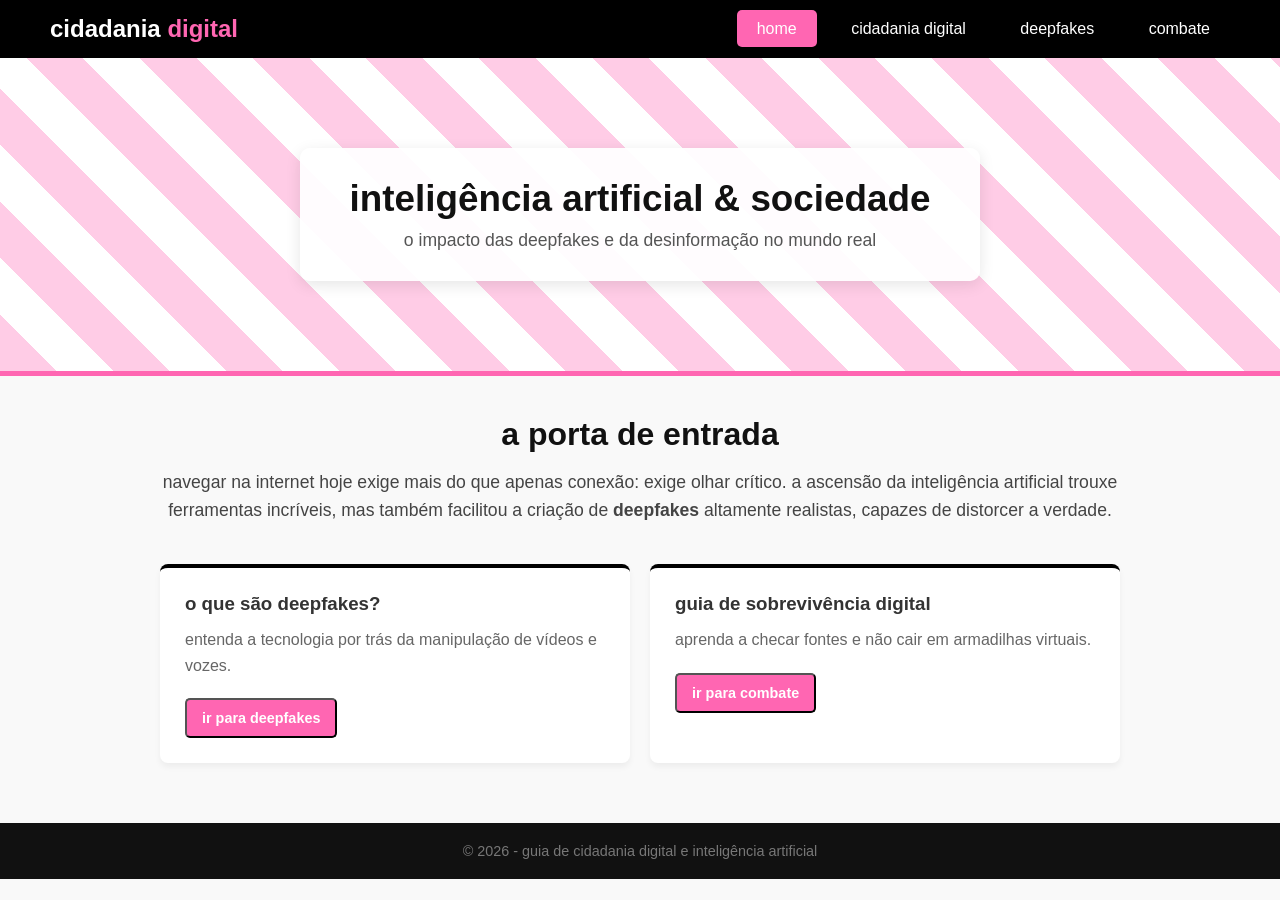
==== commit f4df9288: "Update index (35).html" ====
--- a/index (35).html
+++ b/index (35).html
@@ -1,27 +1,27 @@
 <!DOCTYPE html>
-<html lang="pt-BR">
+<html lang="pt-br">
 <head>
-    <meta charset="UTF-8">
+    <meta charset="utf-8">
     <meta name="viewport" content="width=device-width, initial-scale=1.0">
-    <title>Cidadania Digital e IA</title>
-    <link rel="stylesheet" href="style.css">
+    <title>cidadania digital e ia</title>
+    <link rel="stylesheet" href="./style.css">
 </head>
 <body>
 
     <header class="main-header">
-        <div class="logo">Cidadania <span>Digital</span></div>
+        <div class="logo">cidadania <span>digital</span></div>
         <nav class="nav-tabs">
-            <a href="#" class="active" onclick="mudarAba(event, 'home')">Home</a>
-            <a href="#" onclick="mudarAba(event, 'cidadania')">Cidadania Digital</a>
-            <a href="#" onclick="mudarAba(event, 'deepfakes')">Deepfakes</a>
-            <a href="#" onclick="mudarAba(event, 'combate')">Combate</a>
+            <a href="#" class="nav-link active" data-target="home">home</a>
+            <a href="#" class="nav-link" data-target="cidadania">cidadania digital</a>
+            <a href="#" class="nav-link" data-target="deepfakes">deepfakes</a>
+            <a href="#" class="nav-link" data-target="combate">combate</a>
         </nav>
     </header>
 
     <section class="hero-striped">
         <div class="hero-content">
-            <h1>Inteligência Artificial & Sociedade</h1>
-            <p>O Impacto das Deepfakes e da Desinformação no Mundo Real</p>
+            <h1>inteligência artificial & sociedade</h1>
+            <p>o impacto das deepfakes e da desinformação no mundo real</p>
         </div>
     </section>
 
@@ -29,49 +29,49 @@
         
         <section id="home" class="tab-content active-content">
             <div class="intro-summary">
-                <h2>A Porta de Entrada</h2>
-                <p>Navegar na internet hoje exige mais do que apenas conexão: exige olhar crítico. A ascensão da Inteligência Artificial trouxe ferramentas incríveis, mas também facilitou a criação de <strong>deepfakes</strong> altamente realistas, capazes de distorcer a verdade.</p>
+                <h2>a porta de entrada</h2>
+                <p>navegar na internet hoje exige mais do que apenas conexão: exige olhar crítico. a ascensão da inteligência artificial trouxe ferramentas incríveis, mas também facilitou a criação de <strong>deepfakes</strong> altamente realistas, capazes de distorcer a verdade.</p>
             </div>
             <div class="navigation-cards">
                 <div class="card">
-                    <h3>O que são Deepfakes?</h3>
-                    <p>Entenda a tecnologia por trás da manipulação de vídeos e vozes.</p>
-                    <a href="#" class="btn-read" onclick="mudarAba(event, 'deepfakes')">Ir para Deepfakes</a>
+                    <h3>o que são deepfakes?</h3>
+                    <p>entenda a tecnologia por trás da manipulação de vídeos e vozes.</p>
+                    <button class="btn-read" data-goto="deepfakes">ir para deepfakes</button>
                 </div>
                 <div class="card">
-                    <h3>Guia de Sobrevivência Digital</h3>
-                    <p>Aprenda a checar fontes e não cair em armadilhas virtuais.</p>
-                    <a href="#" class="btn-read" onclick="mudarAba(event, 'combate')">Ir para Combate</a>
+                    <h3>guia de sobrevivência digital</h3>
+                    <p>aprenda a checar fontes e não cair em armadilhas virtuais.</p>
+                    <button class="btn-read" data-goto="combate">ir para combate</button>
                 </div>
             </div>
         </section>
 
         <section id="cidadania" class="tab-content">
-            <h2>Cidadania Digital</h2>
-            <p>Ser um cidadão digital significa usar a tecnologia de forma responsável, ética e segura. Envolve o respeito ao próximo nas redes, a proteção dos seus próprios dados e a habilidade de questionar a veracidade de tudo o que consome.</p>
+            <h2>cidadania digital</h2>
+            <p>ser um cidadão digital significa usar a tecnologia de forma responsável, ética e segura. envolve o respeito ao próximo nas redes, a proteção dos seus próprios dados e a habilidade de questionar a veracidade de tudo o que consome.</p>
         </section>
 
         <section id="deepfakes" class="tab-content">
-            <h2>O Perigo das Deepfakes</h2>
-            <p>Deepfakes são vídeos, áudios ou imagens gerados por Inteligência Artificial que imitam perfeitamente o rosto e a voz de pessoas reais. Essa tecnologia pode ser usada para criar falsas declarações de políticos, golpes financeiros e espalhar boatos perigosos.</p>
+            <h2>o perigo das deepfakes</h2>
+            <p>deepfakes são vídeos, áudios ou imagens gerados por inteligência artificial que imitam perfeitamente o rosto e a voz de pessoas reais. essa tecnologia pode ser usada para criar falsas declarações de políticos, golpes financeiros e espalhar boatos perigosos.</p>
         </section>
 
         <section id="combate" class="tab-content">
-            <h2>Combate e Checagem</h2>
-            <p>Para não ser manipulado por conteúdos falsos, siga estas dicas:</p>
+            <h2>combate e checagem</h2>
+            <p>para não ser manipulado por conteúdos falsos, siga estas dicas:</p>
             <ul>
-                <li><strong>Desconfie do absurdo:</strong> Se uma notícia ou vídeo parece chocante demais, investigue antes de compartilhar.</li>
-                <li><strong>Olhe os detalhes visuais:</strong> Deepfakes costumam ter falhas no piscar de olhos, cortes estranhos na sincronia da fala ou borrões nas bordas do rosto.</li>
-                <li><strong>Busque fontes oficiais:</strong> Procure o mesmo assunto em portais de notícias confiáveis ou agências de checagem.</li>
+                <li><strong>desconfie do absurdo:</strong> se uma notícia ou vídeo parece chocante demais, investigue antes de compartilhar.</li>
+                <li><strong>olhe os detalhes visuais:</strong> deepfakes costumam ter falhas no piscar de olhos, cortes estranhos na sincronia da fala ou borrões nas bordas do rosto.</li>
+                <li><strong>busque fontes oficiais:</strong> procure o mesmo assunto em portais de notícias confiáveis ou agências de checagem.</li>
             </ul>
         </section>
 
     </main>
 
     <footer>
-        <p>&copy; 2026 - Guia de Cidadania Digital e Inteligência Artificial</p>
+        <p>&copy; 2026 - guia de cidadania digital e inteligência artificial</p>
     </footer>
 
-    <script src="script.js"></script>
+    <script src="./script.js"></script>
 </body>
 </html>
--- a/style.css
+++ b/style.css
@@ -30,7 +30,7 @@
 }
 
 .logo span {
-    color: #ff66b2; /* Detalhe em rosa no logo */
+    color: #ff66b2;
 }
 
 /* Abas de Navegação */
@@ -44,11 +44,11 @@
 }
 
 .nav-tabs a:hover, .nav-tabs a.active {
-    background-color: #ff66b2; /* Rosa ao passar o mouse / ativa */
+    background-color: #ff66b2;
     color: #fff;
 }
 
-/* Abertura com Listras Rosa e Branco */
+/* Abertura Listrada em Rosa e Branco */
 .hero-striped {
     background: repeating-linear-gradient(
         45deg,
@@ -57,13 +57,13 @@
         #ffffff 40px,
         #ffffff 80px
     );
-    padding: 100px 20px;
+    padding: 90px 20px;
     text-align: center;
     border-bottom: 5px solid #ff66b2;
 }
 
 .hero-content {
-    background-color: rgba(255, 255, 255, 0.9); /* Fundo semi-transparente para dar leitura */
+    background-color: rgba(255, 255, 255, 0.95);
     display: inline-block;
     padding: 30px 50px;
     border-radius: 10px;
@@ -71,57 +71,78 @@
 }
 
 .hero-content h1 {
-    font-size: 2.5rem;
-    color: #333;
+    font-size: 2.3rem;
+    color: #111;
     margin-bottom: 10px;
 }
 
 .hero-content p {
-    font-size: 1.2rem;
-    color: #666;
+    font-size: 1.1rem;
+    color: #555;
 }
 
-/* Corpo da Página */
+/* Container do Conteúdo */
 .content-container {
-    max-width: 1100px;
+    max-width: 1000px;
     margin: 40px auto;
     padding: 0 20px;
+    min-height: 300px;
 }
 
+/* Controle de Exibição das Abas */
+.tab-content {
+    display: none;
+    opacity: 0;
+    transform: translateY(10px);
+    transition: opacity 0.3s ease, transform 0.3s ease;
+}
+
+.tab-content.active-content {
+    display: block;
+    opacity: 1;
+    transform: translateY(0);
+}
+
+/* Elementos Internos das Abas */
 .intro-summary {
     text-align: center;
     margin-bottom: 40px;
 }
 
-.intro-summary h2 {
+.intro-summary h2, .tab-content h2 {
     font-size: 2rem;
     margin-bottom: 15px;
     color: #111;
 }
 
-.intro-summary p {
+.intro-summary p, .tab-content p {
     font-size: 1.1rem;
     line-height: 1.6;
-    color: #555;
+    color: #444;
 }
 
-hr {
-    border: 0;
-    height: 1px;
-    background: #ddd;
-    margin: 40px 0;
+.tab-content ul {
+    margin-top: 15px;
+    padding-left: 20px;
 }
 
-/* Cards de Links Internos */
+.tab-content li {
+    margin-bottom: 12px;
+    font-size: 1.05rem;
+    line-height: 1.6;
+}
+
+/* Cards da Home */
 .navigation-cards {
     display: flex;
     gap: 20px;
     justify-content: space-between;
+    margin-top: 30px;
 }
 
 .card {
     background: #fff;
-    padding: 30px;
+    padding: 25px;
     flex: 1;
     border-radius: 8px;
     box-shadow: 0 4px 6px rgba(0,0,0,0.05);
@@ -129,13 +150,13 @@
 }
 
 .card h3 {
-    margin-bottom: 15px;
+    margin-bottom: 12px;
 }
 
 .card p {
     color: #666;
     margin-bottom: 20px;
-    line-height: 1.5;
+    font-size: 1rem;
 }
 
 .btn-read {
@@ -143,9 +164,11 @@
     background: #ff66b2;
     color: #fff;
     text-decoration: none;
-    padding: 10px 20px;
+    padding: 10px 15px;
     border-radius: 5px;
     font-weight: bold;
+    font-size: 0.9rem;
+    transition: background 0.2s;
 }
 
 .btn-read:hover {
@@ -157,5 +180,6 @@
     padding: 20px;
     background: #111;
     color: #777;
-    margin-top: 50px;
+    margin-top: 60px;
+    font-size: 0.9rem;
 }
